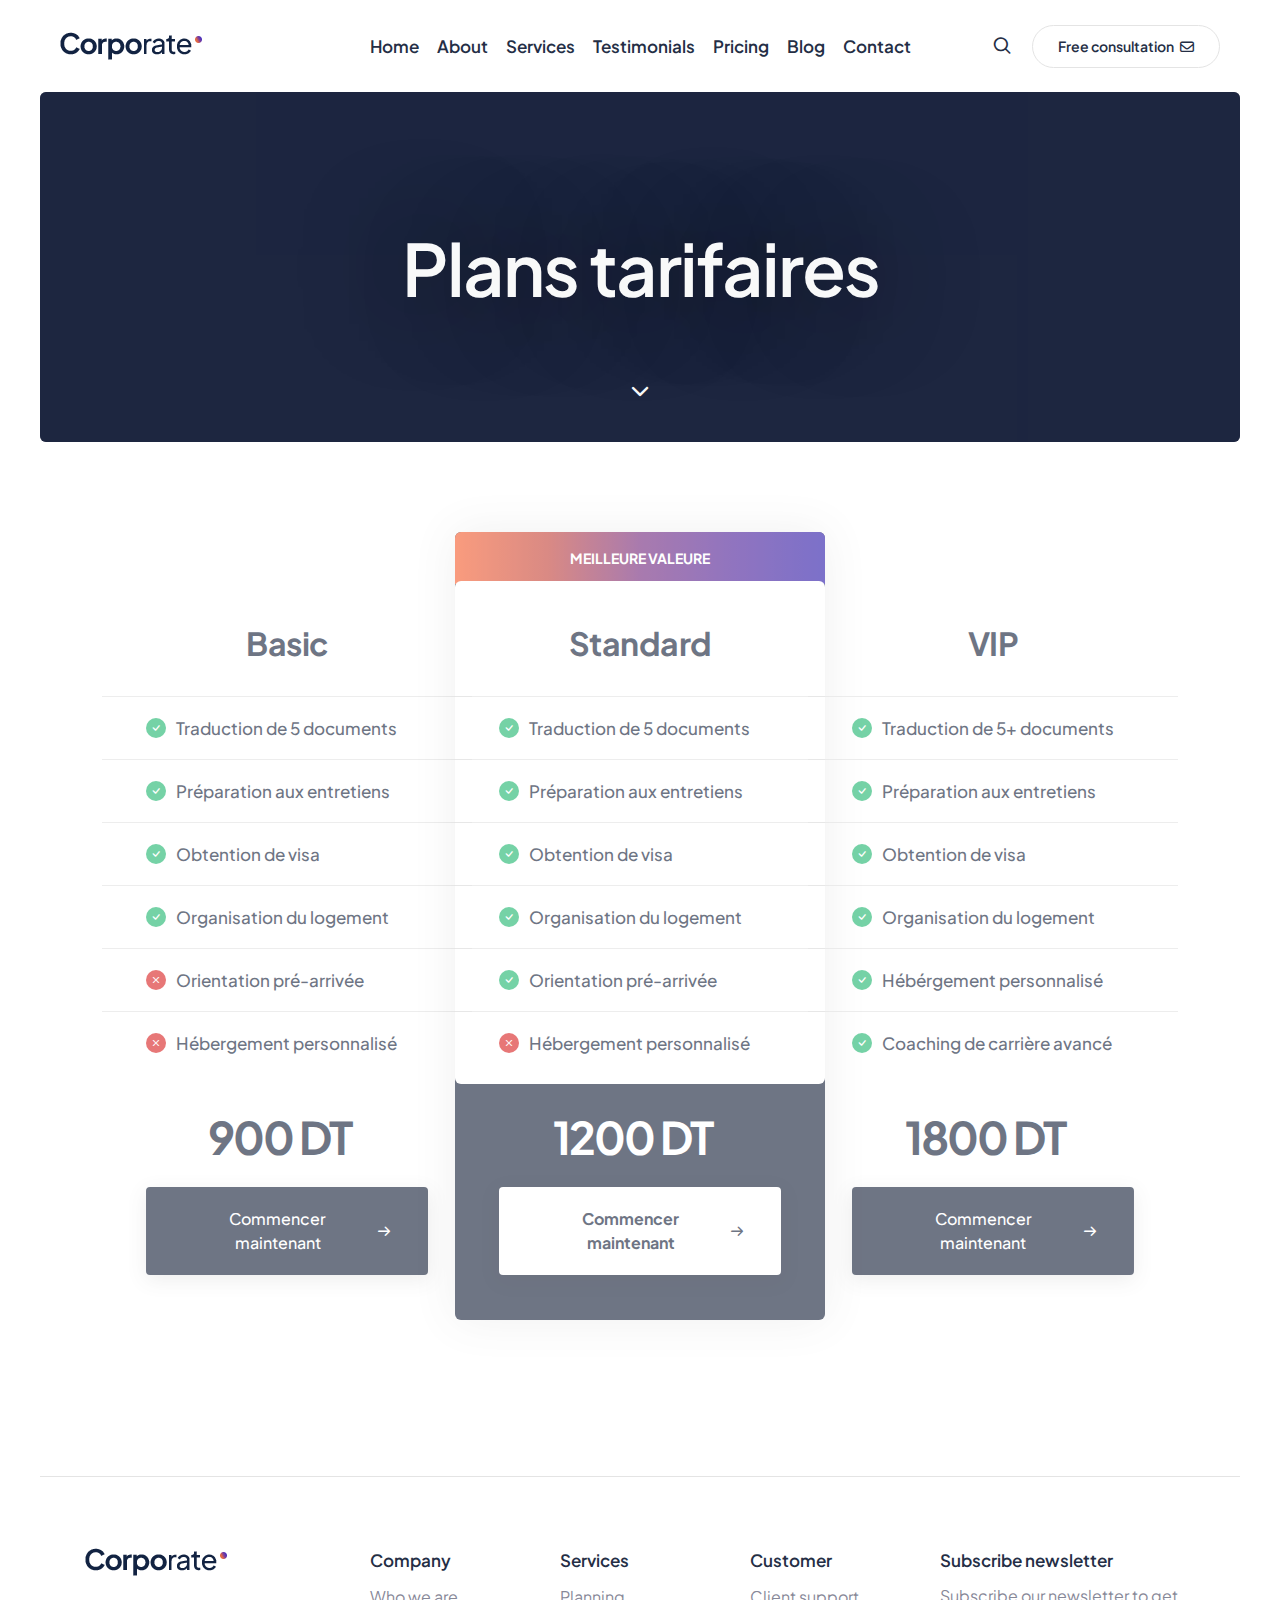
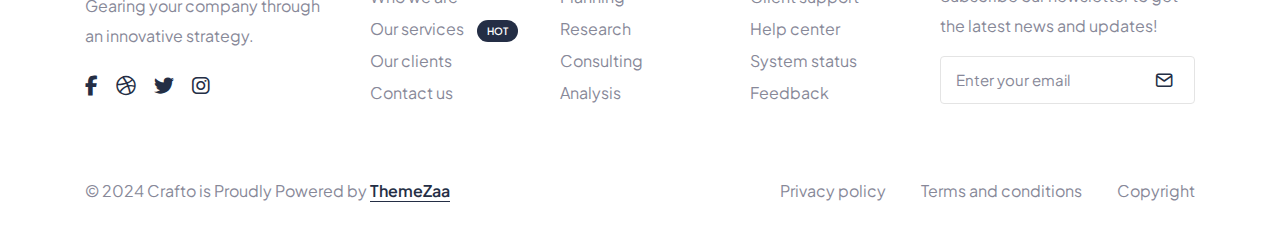
==== tarifs.html @ f746a7a9 "first commit" ====
﻿<!DOCTYPE html>
<html class="no-js" lang="en">
  <head>
    <title>Crafto - The Multipurpose HTML5 Template</title>
    <meta charset="utf-8" />
    <meta http-equiv="X-UA-Compatible" content="IE=edge" />
    <meta name="author" content="ThemeZaa" />
    <meta name="viewport" content="width=device-width,initial-scale=1.0" />
    <meta
      name="description"
      content="Elevate your online presence with Crafto - a modern, versatile, multipurpose Bootstrap 5 responsive HTML5, SCSS template using highly creative 52+ ready demos."
    />
    <!-- favicon icon -->
    <link rel="shortcut icon" href="images/favicon.png" />
    <link rel="apple-touch-icon" href="images/apple-touch-icon-57x57.png" />
    <link
      rel="apple-touch-icon"
      sizes="72x72"
      href="images/apple-touch-icon-72x72.png"
    />
    <link
      rel="apple-touch-icon"
      sizes="114x114"
      href="images/apple-touch-icon-114x114.png"
    />
    <!-- google fonts preconnect -->
    <link rel="preconnect" href="https://fonts.googleapis.com" crossorigin />
    <link rel="preconnect" href="https://fonts.gstatic.com" crossorigin />
    <!-- style sheets and font icons  -->
    <link rel="stylesheet" href="css/vendors.min.css" />
    <link rel="stylesheet" href="css/icon.min.css" />
    <link rel="stylesheet" href="css/style.css" />
    <link rel="stylesheet" href="css/responsive.css" />
    <link rel="stylesheet" href="demos/corporate/corporate.css" />
  </head>
  <body
    data-mobile-nav-trigger-alignment="right"
    data-mobile-nav-style="modern"
    data-mobile-nav-bg-color="#242E45"
  >
    <div class="box-layout">
      <!-- start header -->
      <header>
        <!-- start navigation -->
        <nav
          class="navbar navbar-expand-lg header-light bg-white disable-fixed"
        >
          <div class="container-fluid">
            <div class="col-auto col-xl-3 col-lg-2 me-lg-0 me-auto">
              <a class="navbar-brand" href="demo-corporate.html">
                <img
                  src="images/demo-corporate-logo-black.png"
                  data-at2x="images/demo-corporate-logo-black@2x.png"
                  alt=""
                  class="default-logo"
                />
                <img
                  src="images/demo-corporate-logo-black.png"
                  data-at2x="images/demo-corporate-logo-black@2x.png"
                  alt=""
                  class="alt-logo"
                />
                <img
                  src="images/demo-corporate-logo-black.png"
                  data-at2x="images/demo-corporate-logo-black@2x.png"
                  alt=""
                  class="mobile-logo"
                />
              </a>
            </div>
            <div class="col-auto col-xl-6 col-lg-8 menu-order position-static">
              <button
                class="navbar-toggler float-start"
                type="button"
                data-bs-toggle="collapse"
                data-bs-target="#navbarNav"
                aria-controls="navbarNav"
                aria-label="Toggle navigation"
              >
                <span class="navbar-toggler-line"></span>
                <span class="navbar-toggler-line"></span>
                <span class="navbar-toggler-line"></span>
                <span class="navbar-toggler-line"></span>
              </button>
              <div
                class="collapse navbar-collapse justify-content-center"
                id="navbarNav"
              >
                <ul class="navbar-nav">
                  <li class="nav-item">
                    <a href="demo-corporate.html" class="nav-link">Home</a>
                  </li>
                  <li class="nav-item">
                    <a href="demo-corporate-about.html" class="nav-link"
                      >About</a
                    >
                  </li>
                  <li class="nav-item dropdown dropdown-with-icon-style02">
                    <a href="demo-corporate-services.html" class="nav-link"
                      >Services</a
                    >
                    <i
                      class="fa-solid fa-angle-down dropdown-toggle"
                      id="navbarDropdownMenuLink"
                      role="button"
                      data-bs-toggle="dropdown"
                      aria-expanded="false"
                    ></i>
                    <ul
                      class="dropdown-menu"
                      aria-labelledby="navbarDropdownMenuLink"
                    >
                      <li>
                        <a href="demo-corporate-services-details.html"
                          ><i class="line-icon-Medal-2"></i>Business planning</a
                        >
                      </li>
                      <li>
                        <a href="demo-corporate-services-details.html"
                          ><i class="line-icon-Archery-2"></i>Market research</a
                        >
                      </li>
                      <li>
                        <a href="demo-corporate-services-details.html"
                          ><i class="line-icon-Financial"></i>Business
                          consulting</a
                        >
                      </li>
                      <li>
                        <a href="demo-corporate-services-details.html"
                          ><i class="line-icon-Money-Bag"></i>Audience
                          analysis</a
                        >
                      </li>
                    </ul>
                  </li>
                  <li class="nav-item">
                    <a
                      href="demo-corporate-customer-stories.html"
                      class="nav-link"
                      >Testimonials</a
                    >
                  </li>
                  <li class="nav-item">
                    <a href="demo-corporate-pricing.html" class="nav-link"
                      >Pricing</a
                    >
                  </li>
                  <li class="nav-item">
                    <a href="demo-corporate-blog.html" class="nav-link">Blog</a>
                  </li>
                  <li class="nav-item">
                    <a href="demo-corporate-contact.html" class="nav-link"
                      >Contact</a
                    >
                  </li>
                </ul>
              </div>
            </div>
            <div class="col-auto col-xl-3 col-lg-2 text-end md-pe-0">
              <div class="header-icon">
                <div class="header-search-icon icon">
                  <a href="#" class="search-form-icon header-search-form"
                    ><i class="feather icon-feather-search"></i
                  ></a>
                  <!-- start search input -->
                  <div class="search-form-wrapper">
                    <button title="Close" type="button" class="search-close">
                      ×
                    </button>
                    <form
                      id="search-form"
                      role="search"
                      method="get"
                      class="search-form text-left"
                      action="search-result.html"
                    >
                      <div class="search-form-box">
                        <h2
                          class="text-dark-gray text-center fw-600 mb-4 ls-minus-1px"
                        >
                          What are you looking for?
                        </h2>
                        <input
                          class="search-input"
                          id="search-form-input5e219ef164995"
                          placeholder="Enter your keywords..."
                          name="s"
                          value=""
                          type="text"
                          autocomplete="off"
                        />
                        <button type="submit" class="search-button">
                          <i
                            class="feather icon-feather-search"
                            aria-hidden="true"
                          ></i>
                        </button>
                      </div>
                    </form>
                  </div>
                  <!-- end search input -->
                </div>
                <div class="header-button ms-20px d-none d-xl-inline-block">
                  <a
                    href="demo-corporate-contact.html"
                    class="btn btn-rounded btn-transparent-light-gray border-1 btn-medium btn-switch-text text-transform-none"
                  >
                    <span>
                      <span
                        class="btn-double-text fw-600"
                        data-text="Free consultation"
                        >Free consultation</span
                      >
                      <span><i class="fa-regular fa-envelope"></i></span>
                    </span>
                  </a>
                </div>
              </div>
            </div>
          </div>
        </nav>
        <!-- end navigation -->
      </header>
      <!-- end header -->
      <!-- start page title -->
      <section
        class="top-space-margin page-title-big-typography border-radius-6px lg-border-radius-0px p-0"
        data-parallax-background-ratio="0.5"
        style="background-color: #252840"
      >
        <div class="opacity-extra-medium bg-blue-whale"></div>
        <div class="container">
          <div
            class="row align-items-center justify-content-center small-screen"
          >
            <div
              class="col-lg-8 position-relative text-center page-title-extra-large"
              data-anime='{ "el": "childs", "translateY": [50, 0], "opacity": [0,1], "duration": 600, "delay": 0, "staggervalue": 300, "easing": "easeOutQuad" }'
            >
              <h1
                class="m-auto text-white text-shadow-double-large fw-600 ls-minus-2px"
              >
                Plans tarifaires
              </h1>
            </div>
            <div
              class="down-section text-center"
              data-anime='{ "translateY": [-50, 0], "opacity": [0,1], "duration": 600, "delay": 0, "staggervalue": 300, "easing": "easeOutQuad" }'
            >
              <a href="#down-section" class="section-link">
                <div class="text-white">
                  <i
                    class="feather icon-feather-chevron-down icon-very-medium"
                  ></i>
                </div>
              </a>
            </div>
          </div>
        </div>
      </section>
      <!-- end page title -->
      <!-- start section -->
      <section id="down-section">
        <div class="container">
          <div
            class="row align-items-end pricing-table-style-05 g-0 mb-6 background-position-center background-no-repeat justify-content-center"
          >
            <div
              class="col-lg-4 col-md-8 md-mb-30px"
              data-anime='{ "translateX": [50, 0], "opacity": [0,1], "duration": 1200, "delay": 0, "staggervalue": 150, "easing": "easeOutQuad" }'
            >
              <div class="border-radius-6px position-relative overflow-hidden">
                <div
                  class="pricing-header pt-45px pb-10px border-radius-6px text-center position-relative top-minus-3px"
                >
                  <h5 class="fw-700 mb-0 text-dark-gray alt-font">Basic</h5>
                  <div class="pricing-body pt-35px">
                    <ul class="p-0 m-0 list-style-02 fw-500">
                      <li
                        class="pt-15px pb-15px ps-12 pe-12 border-top border-color-extra-medium-gray text-dark-gray lg-ps-10 lg-pe-10"
                      >
                        <span
                          class="d-flex align-self-center justify-content-center bg-green h-20px w-20px border-radius-100 me-10px"
                          ><i
                            class="bi bi-check align-self-center text-white fs-14 d-flex"
                          ></i
                        ></span>
                        Traduction de 5 documents
                      </li>
                      <li
                        class="pt-15px pb-15px ps-12 pe-12 border-top border-color-extra-medium-gray text-dark-gray lg-ps-10 lg-pe-10"
                      >
                        <span
                          class="d-flex align-self-center justify-content-center bg-green h-20px w-20px border-radius-100 me-10px"
                          ><i
                            class="bi bi-check align-self-center text-white fs-14 d-flex"
                          ></i
                        ></span>
                        Préparation aux entretiens
                      </li>
                      <li
                        class="pt-15px pb-15px ps-12 pe-12 border-top border-color-extra-medium-gray text-dark-gray lg-ps-10 lg-pe-10"
                      >
                        <span
                          class="d-flex align-self-center justify-content-center bg-green h-20px w-20px border-radius-100 me-10px"
                          ><i
                            class="bi bi-check align-self-center text-white fs-14 d-flex"
                          ></i
                        ></span>
                        Obtention de visa
                      </li>
                      <li
                        class="pt-15px pb-15px ps-12 pe-12 border-top border-color-extra-medium-gray text-dark-gray lg-ps-10 lg-pe-10"
                      >
                        <span
                          class="d-flex align-self-center justify-content-center bg-green h-20px w-20px border-radius-100 me-10px"
                          ><i
                            class="bi bi-check align-self-center text-white fs-14 d-flex"
                          ></i
                        ></span>
                        Organisation du logement
                      </li>
                      <li
                        class="pt-15px pb-15px ps-12 pe-12 border-top border-color-extra-medium-gray text-dark-gray lg-ps-10 lg-pe-10"
                      >
                        <span
                          class="d-flex align-self-center justify-content-center bg-red h-20px w-20px border-radius-100 me-10px"
                          ><i
                            class="bi bi-x align-self-center text-white fs-14 d-flex"
                          ></i
                        ></span>
                        Orientation pré-arrivée
                      </li>
                      <li
                        class="pt-15px pb-15px ps-12 pe-12 border-top border-color-extra-medium-gray text-dark-gray lg-ps-10 lg-pe-10"
                      >
                        <span
                          class="d-flex align-self-center justify-content-center bg-red h-20px w-20px border-radius-100 me-10px"
                          ><i
                            class="bi bi-x align-self-center text-white fs-14 d-flex"
                          ></i
                        ></span>
                        Hébergement personnalisé
                      </li>
                    </ul>
                  </div>
                </div>
                <div class="row align-items-center pt-25px pb-25px">
                  <div
                    class="col text-center last-paragraph-no-margin d-flex align-items-center justify-content-center"
                  >
                    <h3
                      class="alt-font text-dark-gray mb-0 me-15px fw-700 ls-minus-2px"
                    >
                      900 DT
                    </h3>
                  </div>
                </div>
                <div class="pricing-footer ps-12 pe-12 pb-8 text-center">
                  <a
                    href="contact.html"
                    class="btn btn-large btn-dark-gray btn-box-shadow btn-hover-animation-switch btn-round-edge w-100 text-transform-none mb-15px"
                  >
                    <span>
                      <span class="btn-text">Commencer maintenant </span>
                      <span class="btn-icon"
                        ><i class="feather icon-feather-arrow-right"></i
                      ></span>
                      <span class="btn-icon"
                        ><i class="feather icon-feather-arrow-right"></i
                      ></span>
                    </span>
                  </a>
                </div>
              </div>
            </div>
            <div
              class="col-lg-4 col-md-8 md-mb-30px"
              data-anime='{ "translateX": [0, 0], "opacity": [0,1], "duration": 1200, "delay": 0, "staggervalue": 150, "easing": "easeOutQuad" }'
            >
              <div
                class="bg-dark-gray border-radius-6px overflow-hidden position-relative box-shadow-double-large z-index-9"
              >
                <div
                  class="p-10px fw-700 fs-14 text-white bg-gradient-flamingo-amethyst-green text-uppercase text-center"
                >
                  Meilleure valeure
                </div>
                <div
                  class="pricing-header pt-45px pb-10px bg-white border-radius-6px text-center position-relative top-minus-3px"
                >
                  <h5 class="fw-700 mb-0 text-dark-gray alt-font">Standard</h5>
                  <div class="pricing-body pt-35px">
                    <ul
                      class="p-0 m-0 list-style-02 fw-500 text-center text-md-start"
                    >
                      <li
                        class="pt-15px pb-15px ps-12 pe-12 border-top border-color-extra-medium-gray text-dark-gray lg-ps-10 lg-pe-10"
                      >
                        <span
                          class="d-flex align-self-center justify-content-center bg-green h-20px w-20px border-radius-100 me-10px"
                          ><i
                            class="bi bi-check align-self-center text-white fs-14 d-flex"
                          ></i></span
                        >Traduction de 5 documents
                      </li>
                      <li
                        class="pt-15px pb-15px ps-12 pe-12 border-top border-color-extra-medium-gray text-dark-gray lg-ps-10 lg-pe-10"
                      >
                        <span
                          class="d-flex align-self-center justify-content-center bg-green h-20px w-20px border-radius-100 me-10px"
                          ><i
                            class="bi bi-check align-self-center text-white fs-14 d-flex"
                          ></i
                        ></span>
                        Préparation aux entretiens
                      </li>
                      <li
                        class="pt-15px pb-15px ps-12 pe-12 border-top border-color-extra-medium-gray text-dark-gray lg-ps-10 lg-pe-10"
                      >
                        <span
                          class="d-flex align-self-center justify-content-center bg-green h-20px w-20px border-radius-100 me-10px"
                          ><i
                            class="bi bi-check align-self-center text-white fs-14 d-flex"
                          ></i
                        ></span>
                        Obtention de visa
                      </li>
                      <li
                        class="pt-15px pb-15px ps-12 pe-12 border-top border-color-extra-medium-gray text-dark-gray lg-ps-10 lg-pe-10"
                      >
                        <span
                          class="d-flex align-self-center justify-content-center bg-green h-20px w-20px border-radius-100 me-10px"
                          ><i
                            class="bi bi-check align-self-center text-white fs-14 d-flex"
                          ></i
                        ></span>
                        Organisation du logement
                      </li>
                      <li
                        class="pt-15px pb-15px ps-12 pe-12 border-top border-color-extra-medium-gray text-dark-gray lg-ps-10 lg-pe-10"
                      >
                        <span
                          class="d-flex align-self-center justify-content-center bg-green h-20px w-20px border-radius-100 me-10px"
                          ><i
                            class="bi bi-check align-self-center text-white fs-14 d-flex"
                          ></i
                        ></span>
                        Orientation pré-arrivée
                      </li>
                      <li
                        class="pt-15px pb-15px ps-12 pe-12 border-top border-color-extra-medium-gray text-dark-gray lg-ps-10 lg-pe-10"
                      >
                        <span
                          class="d-flex align-self-center justify-content-center bg-red h-20px w-20px border-radius-100 me-10px"
                          ><i
                            class="bi bi-x align-self-center text-white fs-14 d-flex"
                          ></i
                        ></span>
                        Hébergement personnalisé
                      </li>
                    </ul>
                  </div>
                </div>
                <div class="row align-items-center pt-25px pb-25px">
                  <div
                    class="col text-center last-paragraph-no-margin d-flex align-items-center justify-content-center"
                  >
                    <h3
                      class="alt-font text-white mb-0 me-15px fw-700 ls-minus-2px"
                    >
                      1200 DT
                    </h3>
                  </div>
                </div>
                <div class="pricing-footer ps-12 pe-12 pb-8 text-center">
                  <a
                    href="contact.html"
                    class="btn btn-large btn-white btn-box-shadow btn-hover-animation-switch btn-round-edge w-100 text-transform-none mb-15px fw-700"
                  >
                    <span>
                      <span class="btn-text">Commencer maintenant </span>
                      <span class="btn-icon"
                        ><i class="feather icon-feather-arrow-right"></i
                      ></span>
                      <span class="btn-icon"
                        ><i class="feather icon-feather-arrow-right"></i
                      ></span>
                    </span>
                  </a>
                </div>
              </div>
            </div>
            <div
              class="col-lg-4 col-md-8"
              data-anime='{ "translateX": [-50, 0], "opacity": [0,1], "duration": 1200, "delay": 0, "staggervalue": 150, "easing": "easeOutQuad" }'
            >
              <div class="border-radius-6px position-relative overflow-hidden">
                <div
                  class="pricing-header pt-45px pb-10px border-radius-6px text-center position-relative top-minus-3px"
                >
                  <h5 class="fw-700 mb-0 text-dark-gray alt-font">VIP</h5>
                  <div class="pricing-body pt-35px">
                    <ul
                      class="p-0 m-0 list-style-02 fw-500 text-center text-md-start"
                    >
                      <li
                        class="pt-15px pb-15px ps-12 pe-12 border-top border-color-extra-medium-gray text-dark-gray lg-ps-10 lg-pe-10"
                      >
                        <span
                          class="d-flex align-self-center justify-content-center bg-green h-20px w-20px border-radius-100 me-10px"
                        >
                          <i
                            class="bi bi-check align-self-center text-white fs-14 d-flex"
                          ></i
                        ></span>
                        Traduction de 5+ documents
                      </li>
                      <li
                        class="pt-15px pb-15px ps-12 pe-12 border-top border-color-extra-medium-gray text-dark-gray lg-ps-10 lg-pe-10"
                      >
                        <span
                          class="d-flex align-self-center justify-content-center bg-green h-20px w-20px border-radius-100 me-10px"
                        >
                          <i
                            class="bi bi-check align-self-center text-white fs-14 d-flex"
                          ></i
                        ></span>
                        Préparation aux entretiens
                      </li>
                      <li
                        class="pt-15px pb-15px ps-12 pe-12 border-top border-color-extra-medium-gray text-dark-gray lg-ps-10 lg-pe-10"
                      >
                        <span
                          class="d-flex align-self-center justify-content-center bg-green h-20px w-20px border-radius-100 me-10px"
                        >
                          <i
                            class="bi bi-check align-self-center text-white fs-14 d-flex"
                          ></i></span
                        >Obtention de visa
                      </li>
                      <li
                        class="pt-15px pb-15px ps-12 pe-12 border-top border-color-extra-medium-gray text-dark-gray lg-ps-10 lg-pe-10"
                      >
                        <span
                          class="d-flex align-self-center justify-content-center bg-green h-20px w-20px border-radius-100 me-10px"
                        >
                          <i
                            class="bi bi-check align-self-center text-white fs-14 d-flex"
                          ></i
                        ></span>
                        Organisation du logement
                      </li>
                      <li
                        class="pt-15px pb-15px ps-12 pe-12 border-top border-color-extra-medium-gray text-dark-gray lg-ps-10 lg-pe-10"
                      >
                        <span
                          class="d-flex align-self-center justify-content-center bg-green h-20px w-20px border-radius-100 me-10px"
                        >
                          <i
                            class="bi bi-check align-self-center text-white fs-14 d-flex"
                          ></i
                        ></span>
                        Hébérgement personnalisé
                      </li>
                      <li
                        class="pt-15px pb-15px ps-12 pe-12 border-top border-color-extra-medium-gray text-dark-gray lg-ps-10 lg-pe-10"
                      >
                        <span
                          class="d-flex align-self-center justify-content-center bg-green h-20px w-20px border-radius-100 me-10px"
                        >
                          <i
                            class="bi bi-check align-self-center text-white fs-14 d-flex"
                          ></i
                        ></span>
                        Coaching de carrière avancé
                      </li>
                    </ul>
                  </div>
                </div>
                <div class="row align-items-center pt-25px pb-25px">
                  <div
                    class="col text-center last-paragraph-no-margin d-flex align-items-center justify-content-center"
                  >
                    <h3
                      class="alt-font text-dark-gray mb-0 me-15px fw-700 ls-minus-2px"
                    >
                      1800 DT
                    </h3>
                  </div>
                </div>
                <div class="pricing-footer ps-12 pe-12 pb-8 text-center">
                  <a
                    href="contact.html"
                    class="btn btn-large btn-dark-gray btn-box-shadow btn-hover-animation-switch btn-round-edge w-100 text-transform-none mb-15px"
                  >
                    <span>
                      <span class="btn-text">Commencer maintenant </span>
                      <span class="btn-icon"
                        ><i class="feather icon-feather-arrow-right"></i
                      ></span>
                      <span class="btn-icon"
                        ><i class="feather icon-feather-arrow-right"></i
                      ></span>
                    </span>
                  </a>
                </div>
              </div>
            </div>
          </div>
          <div
            class="row row-cols-1 row-cols-xl-4 row-cols-lg-3 row-cols-md-2 row-cols-sm-2 justify-content-center align-items-center"
          ></div>
        </div>
      </section>
      <!-- end section -->

      <!-- start footer -->
      <footer class="p-0 fs-16 border-top border-color-extra-medium-gray">
        <div class="container">
          <div class="row justify-content-center pt-6 sm-pt-40px">
            <!-- start footer column -->
            <div
              class="col-6 col-xl-3 col-lg-12 col-sm-6 last-paragraph-no-margin text-xl-start text-lg-center order-sm-1 lg-mb-50px sm-mb-30px"
            >
              <a
                href="demo-corporate.html"
                class="footer-logo mb-15px d-inline-block"
                ><img
                  src="images/demo-corporate-logo-black.png"
                  data-at2x="images/demo-corporate-logo-black@2x.png"
                  alt=""
              /></a>
              <p class="lh-30 w-90 xl-w-100 mx-lg-auto mx-xl-0">
                Gearing your company through an innovative strategy.
              </p>
              <div
                class="elements-social social-icon-style-02 mt-20px xs-mt-15px"
              >
                <ul class="medium-icon dark">
                  <li class="my-0">
                    <a
                      class="facebook"
                      href="https://www.facebook.com/"
                      target="_blank"
                      ><i class="fa-brands fa-facebook-f"></i
                    ></a>
                  </li>
                  <li class="my-0">
                    <a
                      class="dribbble"
                      href="http://www.dribbble.com"
                      target="_blank"
                      ><i class="fa-brands fa-dribbble"></i
                    ></a>
                  </li>
                  <li class="my-0">
                    <a
                      class="twitter"
                      href="http://www.twitter.com"
                      target="_blank"
                      ><i class="fa-brands fa-twitter"></i
                    ></a>
                  </li>
                  <li class="my-0">
                    <a
                      class="instagram"
                      href="http://www.instagram.com"
                      target="_blank"
                      ><i class="fa-brands fa-instagram"></i
                    ></a>
                  </li>
                </ul>
              </div>
            </div>
            <!-- end footer column -->
            <!-- start footer column -->
            <div
              class="col-6 col-xl-2 col-lg-3 col-sm-4 xs-mb-30px order-sm-3 order-lg-2"
            >
              <span class="fs-17 fw-600 d-block text-dark-gray mb-5px"
                >Company</span
              >
              <ul>
                <li><a href="demo-corporate-about.html">Who we are</a></li>
                <li>
                  <a href="demo-corporate-services.html">Our services</a>
                  <div
                    class="bg-dark-gray fw-600 text-white lh-22 text-uppercase border-radius-30px ps-10px pe-10px fs-10 ms-10px d-inline-block align-middle"
                  >
                    Hot
                  </div>
                </li>
                <li>
                  <a href="demo-corporate-customer-stories.html">Our clients</a>
                </li>
                <li><a href="demo-corporate-contact.html">Contact us</a></li>
              </ul>
            </div>
            <!-- end footer column -->
            <!-- start footer column -->
            <div
              class="col-6 col-xl-2 col-lg-3 col-sm-4 xs-mb-30px order-sm-4 order-lg-3"
            >
              <span class="fs-17 fw-600 d-block text-dark-gray mb-5px"
                >Services</span
              >
              <ul>
                <li>
                  <a href="demo-corporate-services-details.html">Planning</a>
                </li>
                <li>
                  <a href="demo-corporate-services-details.html">Research</a>
                </li>
                <li>
                  <a href="demo-corporate-services-details.html">Consulting</a>
                </li>
                <li>
                  <a href="demo-corporate-services-details.html">Analysis</a>
                </li>
              </ul>
            </div>
            <!-- end footer column -->
            <!-- start footer column -->
            <div
              class="col-6 col-xl-2 col-lg-3 col-sm-4 xs-mb-30px order-sm-5 order-lg-4"
            >
              <span class="fs-17 fw-600 d-block text-dark-gray mb-5px"
                >Customer</span
              >
              <ul>
                <li>
                  <a href="demo-corporate-customer-stories.html"
                    >Client support</a
                  >
                </li>
                <li>
                  <a href="demo-corporate-customer-stories.html">Help center</a>
                </li>
                <li>
                  <a href="demo-corporate-customer-stories.html"
                    >System status</a
                  >
                </li>
                <li>
                  <a href="demo-corporate-customer-stories.html">Feedback</a>
                </li>
              </ul>
            </div>
            <!-- end footer column -->
            <!-- start footer column -->
            <div
              class="col-xl-3 col-lg-3 col-sm-6 md-mb-50px sm-mb-30px xs-mb-0 order-sm-2 order-lg-5"
            >
              <span class="fs-17 fw-600 d-block text-dark-gray mb-5px"
                >Subscribe newsletter</span
              >
              <p class="lh-30 w-95 sm-w-100 mb-15px">
                Subscribe our newsletter to get the latest news and updates!
              </p>
              <div
                class="d-inline-block w-100 newsletter-style-02 position-relative"
              >
                <form
                  action="email-templates/subscribe-newsletter.php"
                  method="post"
                  class="position-relative"
                >
                  <input
                    class="border-color-extra-medium-gray bg-transparent border-radius-4px w-100 form-control input-small pe-50px required"
                    type="email"
                    name="email"
                    placeholder="Enter your email"
                  />
                  <input type="hidden" name="redirect" value="" />
                  <button class="btn pe-20px submit lh-16" aria-label="submit">
                    <i
                      class="feather icon-feather-mail icon-small text-dark-gray"
                    ></i>
                  </button>
                  <div
                    class="form-results border-radius-4px pt-5px pb-5px ps-15px pe-15px fs-14 lh-22 mt-10px w-100 text-center position-absolute d-none"
                  ></div>
                </form>
              </div>
            </div>
            <!-- end footer column -->
          </div>
          <div class="row justify-content-center align-items-center pt-2">
            <!-- start divider -->
            <div class="col-12">
              <div
                class="divider-style-03 divider-style-03-01 border-color-transparent-white-light"
              ></div>
            </div>
            <!-- end divider -->
            <!-- start copyright -->
            <div
              class="col-lg-5 pt-35px pb-35px md-pt-0 order-2 order-lg-1 text-center text-lg-start last-paragraph-no-margin"
            >
              <p>
                &copy; 2024 Crafto is Proudly Powered by
                <a
                  href="https://www.themezaa.com/"
                  target="_blank"
                  class="text-dark-gray fw-600 text-decoration-line-bottom"
                  >ThemeZaa</a
                >
              </p>
            </div>
            <!-- end copyright -->
            <!-- start footer menu -->
            <div
              class="col-lg-7 pt-35px pb-35px md-pt-25px md-pb-5px order-1 order-lg-2 text-center text-lg-end"
            >
              <ul class="footer-navbar sm-lh-normal">
                <li><a href="#" class="nav-link">Privacy policy</a></li>
                <li><a href="#" class="nav-link">Terms and conditions</a></li>
                <li><a href="#" class="nav-link">Copyright</a></li>
              </ul>
            </div>
            <!-- end footer menu -->
          </div>
        </div>
      </footer>
      <!-- end footer -->
    </div>
    <!-- javascript libraries -->
    <script type="text/javascript" src="js/jquery.js"></script>
    <script type="text/javascript" src="js/vendors.min.js"></script>
    <script type="text/javascript" src="js/main.js"></script>
  </body>
</html>
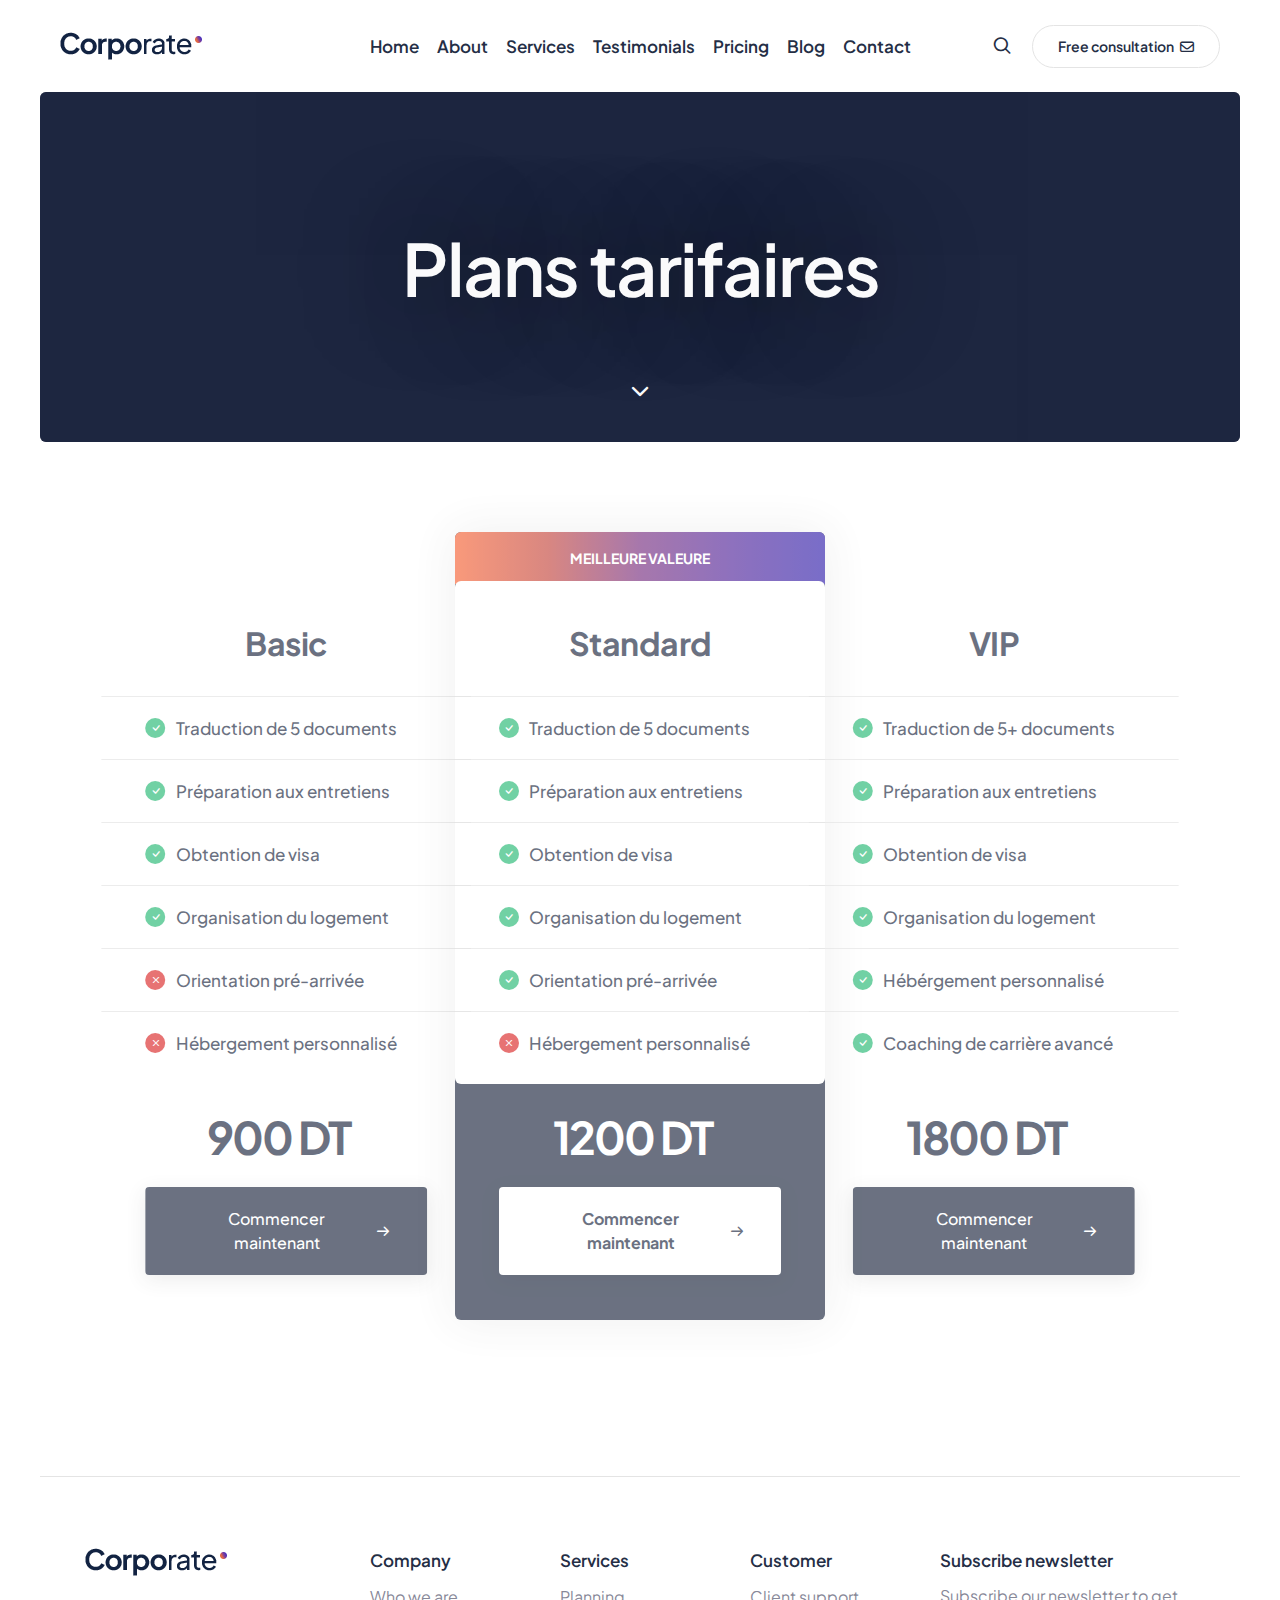
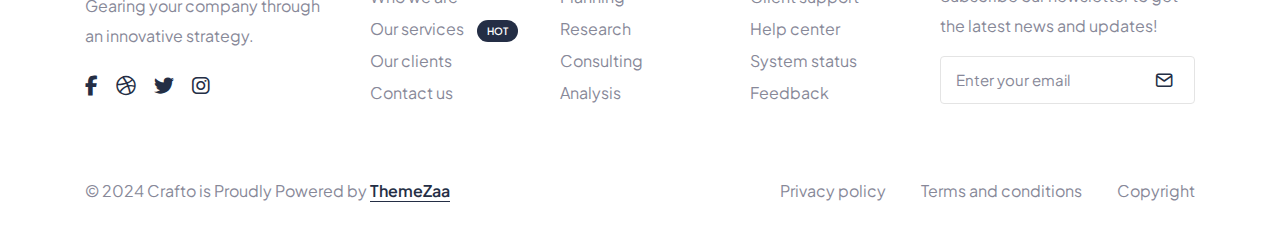
==== commit 98f2f47f: "Test" ====
--- a/tarifs.html
+++ b/tarifs.html
@@ -150,9 +150,7 @@
                     <a href="demo-corporate-blog.html" class="nav-link">Blog</a>
                   </li>
                   <li class="nav-item">
-                    <a href="demo-corporate-contact.html" class="nav-link"
-                      >Contact</a
-                    >
+                    <a href="contact.html" class="nav-link">Contact</a>
                   </li>
                 </ul>
               </div>
@@ -203,7 +201,7 @@
                 </div>
                 <div class="header-button ms-20px d-none d-xl-inline-block">
                   <a
-                    href="demo-corporate-contact.html"
+                    href="contact.html"
                     class="btn btn-rounded btn-transparent-light-gray border-1 btn-medium btn-switch-text text-transform-none"
                   >
                     <span>
@@ -695,7 +693,7 @@
                 <li>
                   <a href="demo-corporate-customer-stories.html">Our clients</a>
                 </li>
-                <li><a href="demo-corporate-contact.html">Contact us</a></li>
+                <li><a href="contact.html">Contact us</a></li>
               </ul>
             </div>
             <!-- end footer column -->
--- a/css/style.css
+++ b/css/style.css
@@ -20633,3 +20633,10 @@
     font-size: 28px;
   }
 }
+
+@media (max-width: 576px) {
+  header .btn.btn-rounded.btn-large {
+    min-width: 95px;
+    font-size: 10px;
+  }
+}
